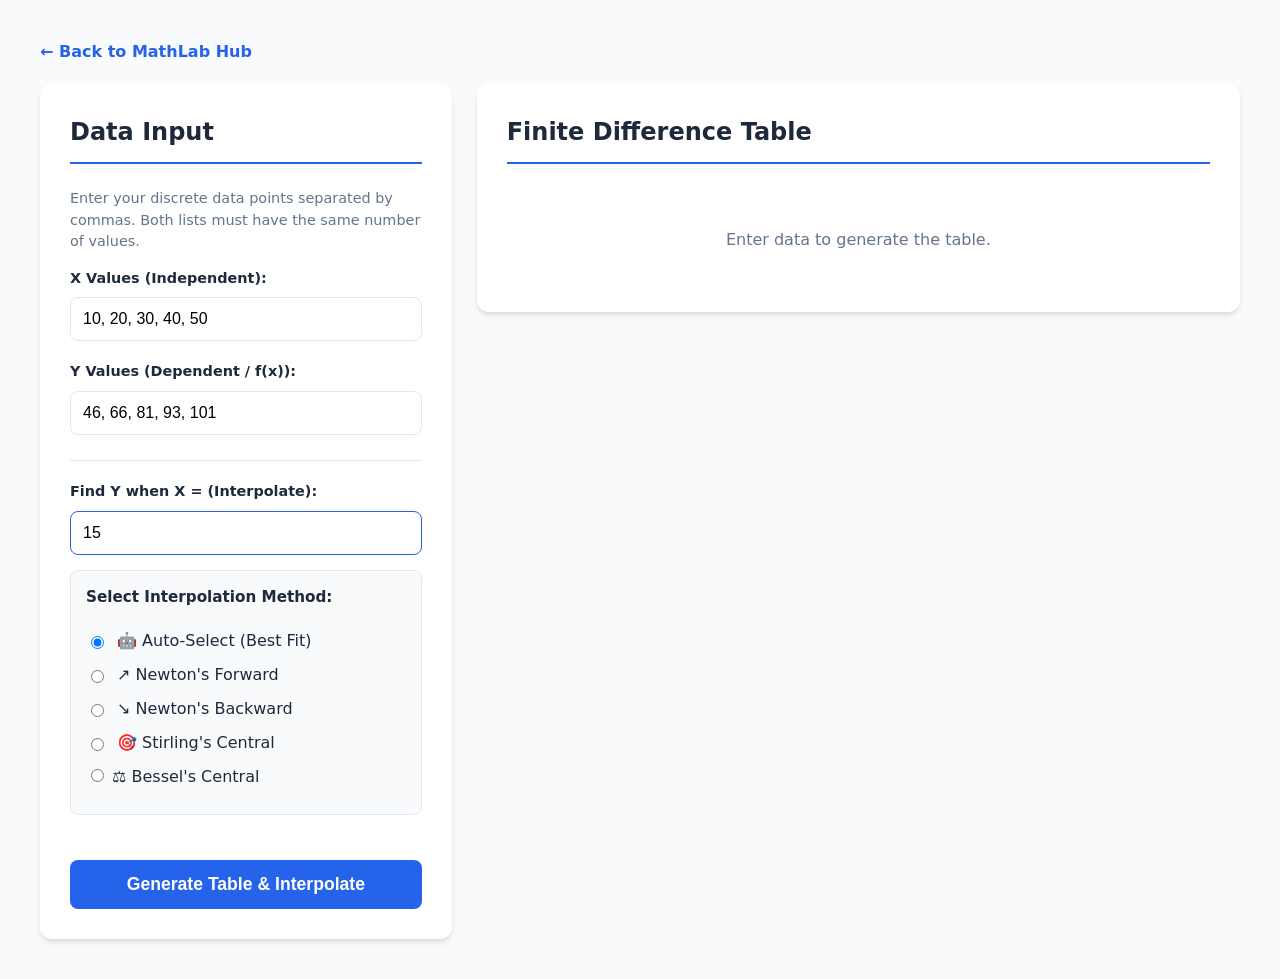
==== finitedifferences.html @ 0fe92b71 "update" ====
<!DOCTYPE html>
<html lang="en">
<head>
    <meta charset="UTF-8">
    <meta name="viewport" content="width=device-width, initial-scale=1.0">
    <title>Finite Differences Table & Interpolation</title>
    <link rel="stylesheet" href="style.css">
</head>
<body>

<div class="container" style="display: block; max-width: 1200px; margin: 20px auto;">
    
    <a href="index.html" style="display:inline-block; margin-bottom: 20px; text-decoration: none; color: var(--primary-color); font-weight: bold;">← Back to MathLab Hub</a>

    <div class="container" style="margin: 0;">
        <div class="control-panel">
            <h2>Data Input</h2>
            <p style="color: var(--text-muted); margin-bottom: 15px; font-size: 0.9em;">
                Enter your discrete data points separated by commas. Both lists must have the same number of values.
            </p>
            
            <div class="input-group">
                <label for="x-values">X Values (Independent):</label>
                <input type="text" id="x-values" placeholder="e.g., 10, 20, 30, 40, 50" value="10, 20, 30, 40, 50">
            </div>

            <div class="input-group">
                <label for="y-values">Y Values (Dependent / f(x)):</label>
                <input type="text" id="y-values" placeholder="e.g., 46, 66, 81, 93, 101" value="46, 66, 81, 93, 101">
            </div>

             <div class="input-group" style="margin-top: 25px; border-top: 1px solid var(--border-color); padding-top: 20px;">
                <label for="interpolate-x">Find Y when X = (Interpolate):</label>
                <input type="number" id="interpolate-x" placeholder="e.g., 15" value="15" style="border-color: var(--primary-color);">
                
                <div class="methods-group" style="margin-top: 15px; background: #f8fafc; padding: 15px; border-radius: 8px; border: 1px solid var(--border-color);">
                    <h4 style="margin-top: 0; color: var(--text-main); font-size: 0.95em;">Select Interpolation Method:</h4>
                    <label><input type="radio" name="interp-method" value="auto" checked> 🤖 Auto-Select (Best Fit)</label>
                    <label><input type="radio" name="interp-method" value="forward"> ↗️ Newton's Forward</label>
                    <label><input type="radio" name="interp-method" value="backward"> ↘️ Newton's Backward</label>
                    <label><input type="radio" name="interp-method" value="stirling"> 🎯 Stirling's Central</label>
                          <label style="display:block;"><input type="radio" name="interp-method" value="bessel"> ⚖️ Bessel's Central</label>
                </div>
            </div>

            <button id="generate-table-btn" style="margin-top: 20px;">Generate Table & Interpolate</button>
        </div>

        <div class="results-panel">
            <h2>Finite Difference Table</h2>
            <div id="table-container">
                <p style="text-align:center; color:var(--text-muted); padding-top:40px;">Enter data to generate the table.</p>
            </div>
            
            <div id="interpolation-result" style="margin-top: 30px;"></div>
        </div>
        
    </div>
</div>



<script src="./finitedifference/newtonforward.js"></script>
<script src="./finitedifference/newtonBackward.js"></script>
<script src="./finitedifference/stirling.js"></script>
<script src="./finitedifference/bessel.js"></script>
<script src="finitedifferences.js"></script>

</body>
</html>
---- style.css ----
/* --- CSS Variables for Easy Theming --- */
:root {
    --primary-color: #2563eb; /* A modern, educational blue */
    --primary-hover: #1d4ed8;
    --bg-color: #f8fafc;
    --panel-bg: #ffffff;
    --text-main: #1e293b;
    --text-muted: #64748b;
    --border-color: #e2e8f0;
    --radius: 12px;
}

/* --- Global Reset & Typography --- */
* {
    box-sizing: border-box; /* Crucial for responsive design */
}

body {
    font-family: 'Segoe UI', system-ui, -apple-system, sans-serif;
    background-color: var(--bg-color);
    color: var(--text-main);
    margin: 0;
    padding: 20px;
    line-height: 1.5;
}

/* --- Layout Container --- */
.container {
    display: flex;
    flex-direction: row; /* Side by side on desktop */
    gap: 25px;
    max-width: 1200px;
    margin: 0 auto;
    align-items: flex-start;
}

.control-panel, .results-panel {
    background: var(--panel-bg);
    padding: 30px;
    border-radius: var(--radius);
    box-shadow: 0 4px 6px -1px rgba(0, 0, 0, 0.1), 0 2px 4px -1px rgba(0, 0, 0, 0.06);
}

.control-panel {
    flex: 1;
    min-width: 320px;
    position: sticky; /* Keeps controls visible while scrolling results on desktop */
    top: 20px; 
}

.results-panel {
    flex: 2;
    min-width: 0; /* Prevents flex items from overflowing */
}

/* --- Headings --- */
h2 {
    margin-top: 0;
    color: var(--text-main);
    font-size: 1.5rem;
    border-bottom: 2px solid var(--primary-color);
    padding-bottom: 12px;
    margin-bottom: 24px;
}

h3 {
    font-size: 1.1rem;
    color: var(--text-main);
}

/* --- Inputs & Forms --- */
.input-group {
    margin-bottom: 20px;
}

label {
    display: block;
    font-weight: 600;
    margin-bottom: 8px;
    font-size: 0.9rem;
    color: var(--text-main);
}

input[type="text"], input[type="number"] {
    width: 100%;
    padding: 12px;
    border: 1.5px solid var(--border-color);
    border-radius: 8px;
    font-size: 1rem;
    transition: border-color 0.2s, box-shadow 0.2s;
}

input[type="text"]:focus, input[type="number"]:focus {
    outline: none;
    border-color: var(--primary-color);
    box-shadow: 0 0 0 3px rgba(37, 99, 235, 0.1);
}

.flex-inputs {
    display: flex;
    gap: 15px;
}

.methods-group {
    background: var(--bg-color);
    padding: 20px;
    border-radius: 8px;
    margin-bottom: 25px;
    border: 1px solid var(--border-color);
}

.methods-group label {
    font-weight: normal;
    font-size: 1rem;
    cursor: pointer;
    display: flex;
    align-items: center;
    gap: 10px;
    margin-bottom: 10px;
}

/* --- Buttons --- */
button {
    width: 100%;
    padding: 14px;
    background-color: var(--primary-color);
    color: white;
    border: none;
    border-radius: 8px;
    font-size: 1.1rem;
    font-weight: 600;
    cursor: pointer;
    transition: background-color 0.2s, transform 0.1s;
}

button:hover {
    background-color: var(--primary-hover);
}

button:active {
    transform: scale(0.98);
}

/* --- Tables --- */
.table-wrapper {
    overflow-x: auto; /* Allows horizontal scroll on small screens */
    margin-top: 20px;
    border-radius: 8px;
    border: 1px solid var(--border-color);
}

table {
    width: 100%;
    border-collapse: collapse;
    white-space: nowrap; /* Keeps data on one line */
}

th, td {
    padding: 14px 16px;
    text-align: left;
    border-bottom: 1px solid var(--border-color);
}

th {
    background-color: var(--bg-color);
    font-weight: 600;
    color: var(--text-muted);
}

tbody tr:hover {
    background-color: rgba(248, 250, 252, 0.8);
}

#graph-container {
    margin-top: 30px;
    min-height: 300px;
}

/* =========================================
   MOBILE RESPONSIVENESS (Media Queries)
   ========================================= */
@media (max-width: 850px) {
    .container {
        flex-direction: column; /* Stack panels vertically */
    }

    .control-panel {
        width: 100%;
        position: static; /* Remove sticky on mobile */
    }

    .results-panel {
        width: 100%;
        overflow: scroll;
    }

    /* Stack the side-by-side inputs on very small screens */
    .flex-inputs {
        flex-direction: column;
        gap: 10px;
    }
}

/* --- Graph Container Mobile Fixes --- */
#graph-container {
    margin-top: 30px;
    width: 100%; /* Force it to stay within parent */
    max-width: 100%;
}

#plotly-chart {
    width: 100%;
    min-height: 350px;
    /* This prevents Plotly from breaking the container width on resize */
    overflow: hidden; 
}

/* Ensure the wrapper doesn't cause horizontal scrolling on the whole page */
.results-panel {
    max-width: 100%;
    overflow-x: hidden; 
}

/* Adjust the table wrapper inside the results panel so tables scroll, but the panel stays fixed */
.table-wrapper {
    width: 100%;
    overflow-x: auto;
    -webkit-overflow-scrolling: touch; /* Smooth scrolling on iOS */
}


/* --- Linear Matrix Grid Styles --- */
.matrix-row {
    display: flex;
    align-items: center;
    gap: 5px;
    margin-bottom: 10px;
    flex-wrap: nowrap;
}

.matrix-input {
    width: 60px !important; /* Force smaller boxes for the matrix */
    padding: 8px !important;
    text-align: center;
}

.matrix-label {
    font-weight: bold;
    color: var(--primary-color);
    min-width: 30px;
}

.equals-sign {
    font-weight: bold;
    margin: 0 10px;
}

/* Scrollable container if the matrix gets too big (like 5x5 or 6x6) */
#matrix-container {
    overflow-x: auto;
    padding-bottom: 10px;
    border: 1px dashed var(--border-color);
    padding: 15px;
    border-radius: 8px;
    background: #fafafa;
    margin-top: 15px;
}





/* Tiny tweaks for extra small phones */
@media (max-width: 400px) {
    body {
        padding: 10px;
    }
    
    .control-panel, .results-panel {
        padding: 20px;
    }
}
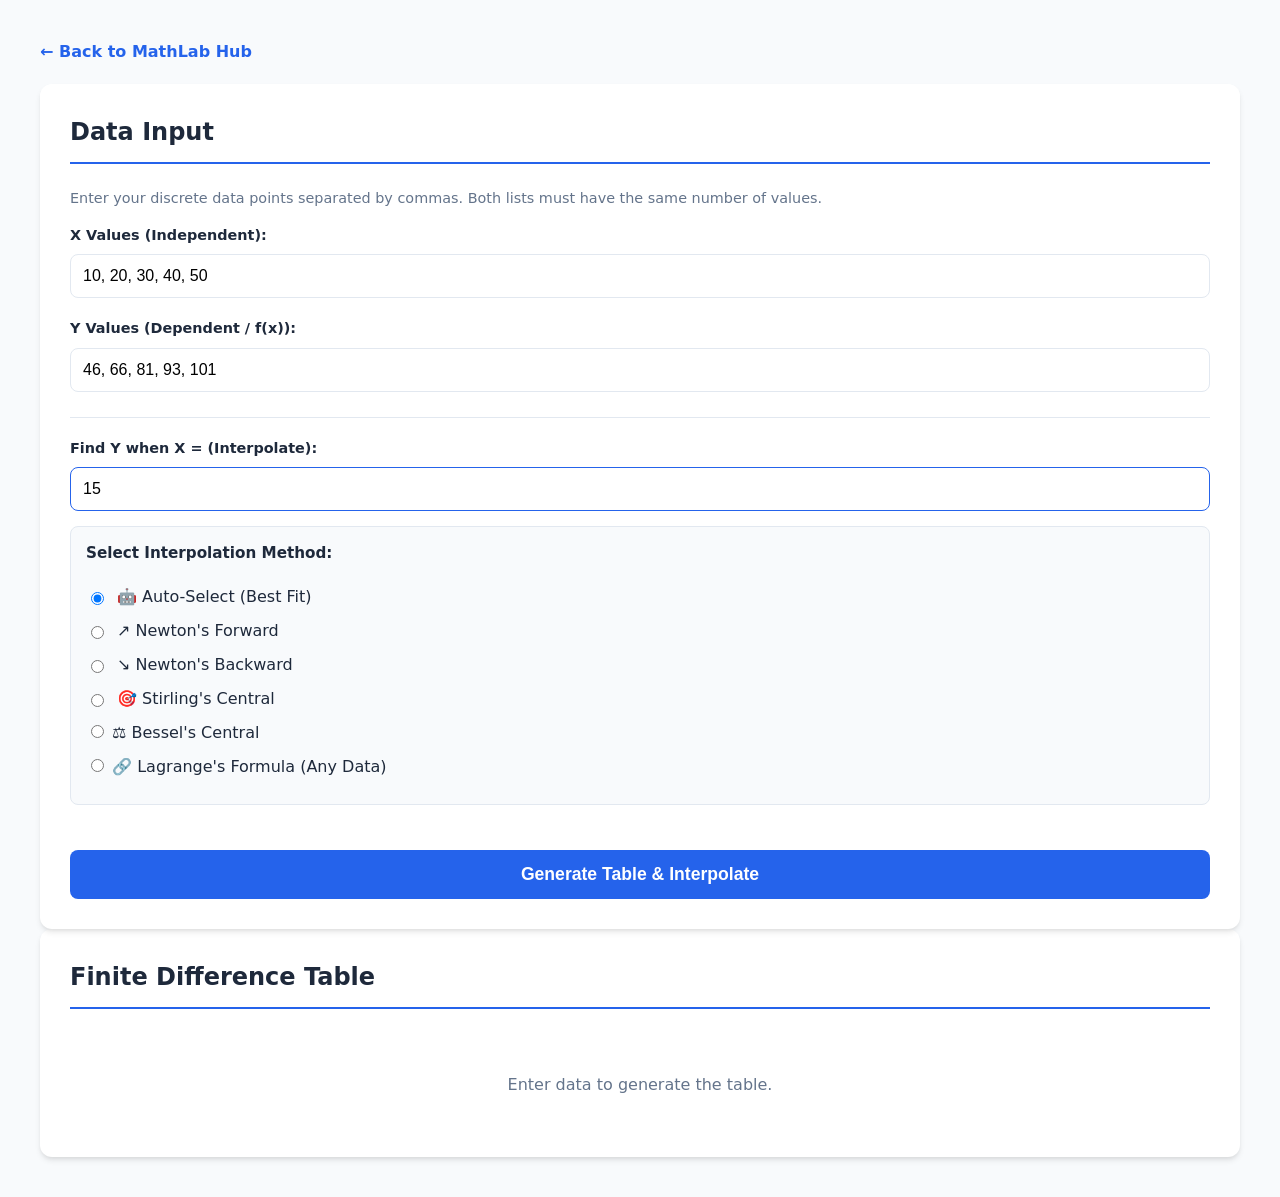
==== commit ed3012ec: "update" ====
--- a/finitedifferences.html
+++ b/finitedifferences.html
@@ -9,10 +9,9 @@
 <body>
 
 <div class="container" style="display: block; max-width: 1200px; margin: 20px auto;">
-    
-    <a href="index.html" style="display:inline-block; margin-bottom: 20px; text-decoration: none; color: var(--primary-color); font-weight: bold;">← Back to MathLab Hub</a>
+      
+        <a href="index.html" style="display:inline-block; margin-bottom: 20px; text-decoration: none; color: var(--primary-color); font-weight: bold;">← Back to MathLab Hub</a>
 
-    <div class="container" style="margin: 0;">
         <div class="control-panel">
             <h2>Data Input</h2>
             <p style="color: var(--text-muted); margin-bottom: 15px; font-size: 0.9em;">
@@ -40,7 +39,11 @@
                     <label><input type="radio" name="interp-method" value="backward"> ↘️ Newton's Backward</label>
                     <label><input type="radio" name="interp-method" value="stirling"> 🎯 Stirling's Central</label>
                           <label style="display:block;"><input type="radio" name="interp-method" value="bessel"> ⚖️ Bessel's Central</label>
+                          
+                 <label style="display:block;"><input type="radio" name="interp-method" value="lagrange"> 🔗 Lagrange's Formula (Any Data)</label>         
                 </div>
+                
+                
             </div>
 
             <button id="generate-table-btn" style="margin-top: 20px;">Generate Table & Interpolate</button>
@@ -64,6 +67,7 @@
 <script src="./finitedifference/newtonBackward.js"></script>
 <script src="./finitedifference/stirling.js"></script>
 <script src="./finitedifference/bessel.js"></script>
+<script src="./finitedifference/lagrange.js"></script>
 <script src="finitedifferences.js"></script>
 
 </body>
